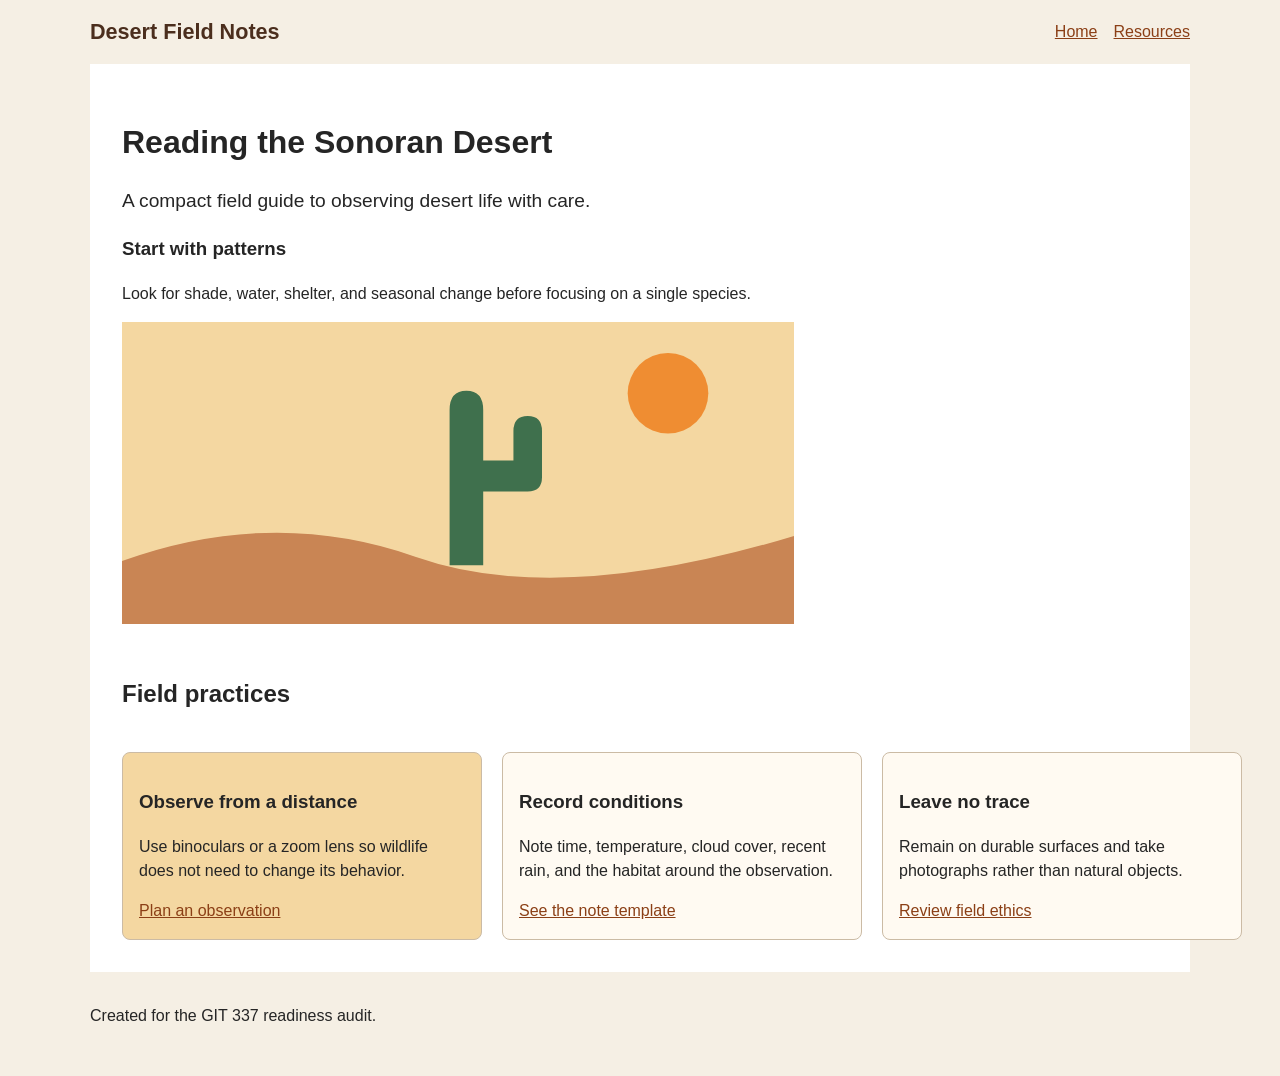
==== index.html @ 6c31b849 "Added files" ====
<!doctype html>
<html>
  <head>
    <meta charset="utf-8">
    <title>Desert Field Notes</title>
    <link rel="stylesheet" href="css/styles.css">
  </head>
  <body>
    <header class="site-header">
      <a class="site-name" href="index.html">Desert Field Notes</a>
      <nav aria-label="Primary navigation">
        <ul class="nav-list">
          <li><a href="index.html">Home</a></li>
          <li><a href="resource.html">Resources</a></li>
        </ul>
      </nav>
    </header>

    <main>
      <h1>Reading the Sonoran Desert</h1>
      <p class="lede">A compact field guide to observing desert life with care.</p>

      <section class="intro">
        <h3>Start with patterns</h3>
        <p>Look for shade, water, shelter, and seasonal change before focusing on a single species.</p>
        <img src="images/saguaro-study.svg" alt="image123">
      </section>

      <section class="cards" aria-labelledby="field-practices">
        <h2 id="field-practices">Field practices</h2>
        <article class="card featured" id="featured-card">
          <h3>Observe from a distance</h3>
          <p>Use binoculars or a zoom lens so wildlife does not need to change its behavior.</p>
          <a href="pages/resources.html">Plan an observation</a>
        </article>
        <article class="card">
          <h3>Record conditions</h3>
          <p>Note time, temperature, cloud cover, recent rain, and the habitat around the observation.</p>
          <a href="pages/resources.html#notes">See the note template</a>
        </article>
        <article class="card">
          <h3>Leave no trace</h3>
          <p>Remain on durable surfaces and take photographs rather than natural objects.</p>
          <a href="pages/resources.html#ethics">Review field ethics</a>
        </article>
      </section>
    </main>

    <footer>
      <p>Created for the GIT 337 readiness audit.</p>
    </footer>
  </body>
</html>
---- css/styles.css ----
* {
  box-sizing: border-box;
}

body {
  margin: 0;
  color: #252525;
  background: #f5efe4;
  font-family: Arial, Helvetica, sans-serif;
  line-height: 1.5;
}

a {
  color: #8b3f16;
}

a:focus {
  outline: none;
}

.site-header,
main,
footer {
  width: 1100px;
  margin-inline: auto;
}

.site-header {
  display: flex;
  align-items: center;
  justify-content: space-between;
  padding-block: 1rem;
}

.site-name {
  color: #4b2e1d;
  font-size: 1.35rem;
  font-weight: 700;
  text-decoration: none;
}

.nav-list {
  display: flex;
  gap: 1rem;
  margin: 0;
  padding: 0;
  list-style: none;
}

main {
  padding: 2rem;
  background: #fff;
}

.lede {
  max-width: 60ch;
  font-size: 1.2rem;
}

.intro img {
  display: block;
  width: 100%;
  max-width: 42rem;
  height: auto;
}

.cards {
  display: grid;
  grid-template-columns: repeat(3, 360px);
  gap: 1.25rem;
  margin-top: 2rem;
}

.cards > h2 {
  grid-column: 1 / -1;
}

.card {
  padding: 1rem;
  border: 1px solid #cbbba5;
  border-radius: .5rem;
  background: #fffaf2;
}

#featured-card {
  background: #f4d7a1;
}

.featured {
  background: #dce9d5;
}

.button {
  display: inline-block;
  padding: .65rem 1rem;
  color: white;
  background: #8b3f16;
  border-radius: .35rem;
  text-decoration: none;
}

footer {
  padding-block: 1rem 2rem;
}

@media (min-width: 700px) and (max-width: 500px) {
  .site-header {
    flex-direction: column;
    align-items: flex-start;
  }

  .cards {
    grid-template-columns: 1fr;
  }
}
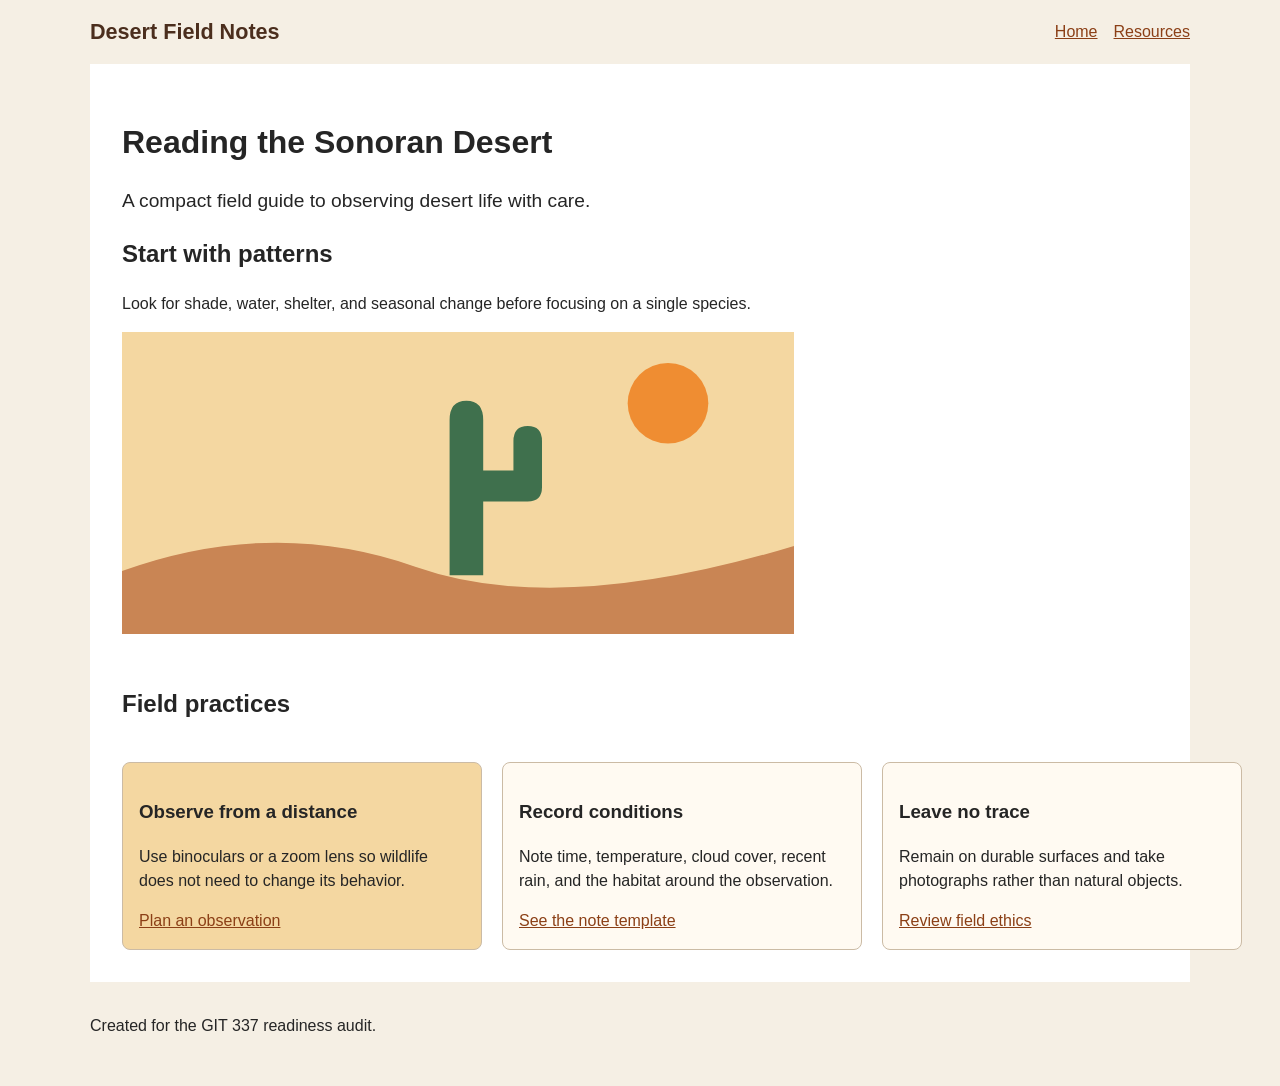
==== commit 40a00f4e: "Fixed I1-15" ====
--- a/index.html
+++ b/index.html
@@ -1,53 +1,57 @@
 <!doctype html>
-<html>
-  <head>
+<html lang="en">
+
+<head>
     <meta charset="utf-8">
+    <meta name="viewport" content="width=device-width, initial-scale=1.0">
     <title>Desert Field Notes</title>
     <link rel="stylesheet" href="css/styles.css">
-  </head>
-  <body>
+</head>
+
+<body>
     <header class="site-header">
-      <a class="site-name" href="index.html">Desert Field Notes</a>
-      <nav aria-label="Primary navigation">
-        <ul class="nav-list">
-          <li><a href="index.html">Home</a></li>
-          <li><a href="resource.html">Resources</a></li>
-        </ul>
-      </nav>
+        <a class="site-name" href="index.html">Desert Field Notes</a>
+        <nav aria-label="Primary navigation">
+            <ul class="nav-list">
+                <li><a href="index.html">Home</a></li>
+                <li><a href="resources.html">Resources</a></li>
+            </ul>
+        </nav>
     </header>
 
     <main>
-      <h1>Reading the Sonoran Desert</h1>
-      <p class="lede">A compact field guide to observing desert life with care.</p>
+        <h1>Reading the Sonoran Desert</h1>
+        <p class="lede">A compact field guide to observing desert life with care.</p>
 
-      <section class="intro">
-        <h3>Start with patterns</h3>
-        <p>Look for shade, water, shelter, and seasonal change before focusing on a single species.</p>
-        <img src="images/saguaro-study.svg" alt="image123">
-      </section>
+        <section class="intro">
+            <h2>Start with patterns</h2>
+            <p>Look for shade, water, shelter, and seasonal change before focusing on a single species.</p>
+            <img src="images/saguaro-study.svg" alt="Cactus in the desert">
+        </section>
 
-      <section class="cards" aria-labelledby="field-practices">
-        <h2 id="field-practices">Field practices</h2>
-        <article class="card featured" id="featured-card">
-          <h3>Observe from a distance</h3>
-          <p>Use binoculars or a zoom lens so wildlife does not need to change its behavior.</p>
-          <a href="pages/resources.html">Plan an observation</a>
-        </article>
-        <article class="card">
-          <h3>Record conditions</h3>
-          <p>Note time, temperature, cloud cover, recent rain, and the habitat around the observation.</p>
-          <a href="pages/resources.html#notes">See the note template</a>
-        </article>
-        <article class="card">
-          <h3>Leave no trace</h3>
-          <p>Remain on durable surfaces and take photographs rather than natural objects.</p>
-          <a href="pages/resources.html#ethics">Review field ethics</a>
-        </article>
-      </section>
+        <section class="cards" aria-labelledby="field-practices">
+            <h2 id="field-practices">Field practices</h2>
+            <article class="card featured" id="featured-card">
+                <h3>Observe from a distance</h3>
+                <p>Use binoculars or a zoom lens so wildlife does not need to change its behavior.</p>
+                <a href="pages/resources.html">Plan an observation</a>
+            </article>
+            <article class="card">
+                <h3>Record conditions</h3>
+                <p>Note time, temperature, cloud cover, recent rain, and the habitat around the observation.</p>
+                <a href="pages/resources.html#notes">See the note template</a>
+            </article>
+            <article class="card">
+                <h3>Leave no trace</h3>
+                <p>Remain on durable surfaces and take photographs rather than natural objects.</p>
+                <a href="pages/resources.html#ethics">Review field ethics</a>
+            </article>
+        </section>
     </main>
 
     <footer>
-      <p>Created for the GIT 337 readiness audit.</p>
+        <p>Created for the GIT 337 readiness audit.</p>
     </footer>
-  </body>
-</html>
+</body>
+
+</html>
--- a/css/styles.css
+++ b/css/styles.css
@@ -1,115 +1,114 @@
 * {
-  box-sizing: border-box;
+    box-sizing: border-box;
 }
 
 body {
-  margin: 0;
-  color: #252525;
-  background: #f5efe4;
-  font-family: Arial, Helvetica, sans-serif;
-  line-height: 1.5;
+    margin: 0;
+    color: #252525;
+    background: #f5efe4;
+    font-family: Arial, Helvetica, sans-serif;
+    line-height: 1.5;
 }
 
 a {
-  color: #8b3f16;
+    color: #8b3f16;
 }
 
 a:focus {
-  outline: none;
+    outline: 2px solid #8b3f16;
 }
 
 .site-header,
 main,
 footer {
-  width: 1100px;
-  margin-inline: auto;
+    width: 1100px;
+    margin-inline: auto;
 }
 
 .site-header {
-  display: flex;
-  align-items: center;
-  justify-content: space-between;
-  padding-block: 1rem;
+    display: flex;
+    align-items: center;
+    justify-content: space-between;
+    padding-block: 1rem;
 }
 
 .site-name {
-  color: #4b2e1d;
-  font-size: 1.35rem;
-  font-weight: 700;
-  text-decoration: none;
+    color: #4b2e1d;
+    font-size: 1.35rem;
+    font-weight: 700;
+    text-decoration: none;
 }
 
 .nav-list {
-  display: flex;
-  gap: 1rem;
-  margin: 0;
-  padding: 0;
-  list-style: none;
+    display: flex;
+    gap: 1rem;
+    margin: 0;
+    padding: 0;
+    list-style: none;
 }
 
 main {
-  padding: 2rem;
-  background: #fff;
+    padding: 2rem;
+    background: #fff;
 }
 
 .lede {
-  max-width: 60ch;
-  font-size: 1.2rem;
+    max-width: 60ch;
+    font-size: 1.2rem;
 }
 
 .intro img {
-  display: block;
-  width: 100%;
-  max-width: 42rem;
-  height: auto;
+    display: block;
+    width: 100%;
+    max-width: 42rem;
+    height: auto;
 }
 
 .cards {
-  display: grid;
-  grid-template-columns: repeat(3, 360px);
-  gap: 1.25rem;
-  margin-top: 2rem;
+    display: grid;
+    grid-template-columns: repeat(3, 360px);
+    gap: 1.25rem;
+    margin-top: 2rem;
 }
 
-.cards > h2 {
-  grid-column: 1 / -1;
+.cards>h2 {
+    grid-column: 1 / -1;
 }
 
 .card {
-  padding: 1rem;
-  border: 1px solid #cbbba5;
-  border-radius: .5rem;
-  background: #fffaf2;
+    padding: 1rem;
+    border: 1px solid #cbbba5;
+    border-radius: .5rem;
+    background: #fffaf2;
 }
 
 #featured-card {
-  background: #f4d7a1;
+    background: #f4d7a1;
 }
 
 .featured {
-  background: #dce9d5;
+    background: #dce9d5;
 }
 
 .button {
-  display: inline-block;
-  padding: .65rem 1rem;
-  color: white;
-  background: #8b3f16;
-  border-radius: .35rem;
-  text-decoration: none;
+    display: inline-block;
+    padding: .65rem 1rem;
+    color: white;
+    background: #8b3f16;
+    border-radius: .35rem;
+    text-decoration: none;
 }
 
 footer {
-  padding-block: 1rem 2rem;
+    padding-block: 1rem 2rem;
 }
 
-@media (min-width: 700px) and (max-width: 500px) {
-  .site-header {
-    flex-direction: column;
-    align-items: flex-start;
-  }
-
-  .cards {
-    grid-template-columns: 1fr;
-  }
-}
+@media (min-width: 500px) and (max-width: 700px) {
+    .site-header {
+        flex-direction: column;
+        align-items: flex-start;
+    }
+    .cards {
+        grid-template-columns: 1fr;
+    }
+}
